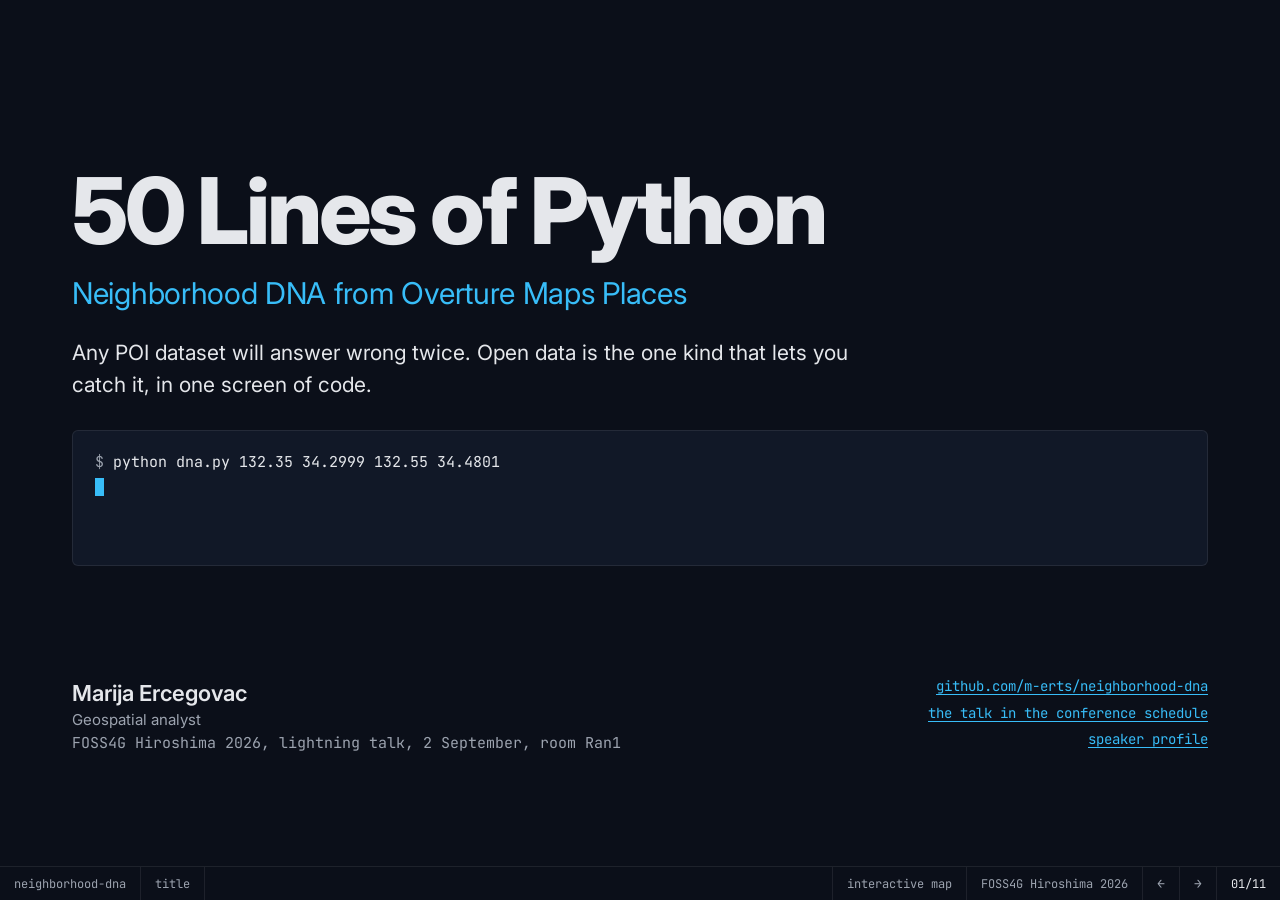
==== docs/index.html @ 9ddcc761 "Add the slides, the interactive map and the figures docs/build.py draws the figures from docs/data a" ====
<!doctype html>
<!-- Built by docs/build.py from docs/slides.template.html. Edit the template, not index.html. -->
<html lang="en">
<head>
<meta charset="utf-8">
<meta name="viewport" content="width=device-width, initial-scale=1">
<title>Neighborhood DNA: 50 Lines of Python</title>
<meta name="description" content="Slides of the FOSS4G Hiroshima 2026 lightning talk. The functional profile of any neighbourhood from Overture Maps Places, in 50 lines of Python.">
<meta name="author" content="Marija Ercegovac">
<meta property="og:title" content="50 Lines of Python: Neighborhood DNA from Overture Maps Places">
<meta property="og:description" content="FOSS4G Hiroshima 2026 lightning talk. DuckDB reads Overture Places on S3; two checks tell you when the numbers lie.">
<meta property="og:type" content="article">
<meta property="og:image" content="https://m-erts.github.io/neighborhood-dna/assets/banner.svg">
<link rel="preconnect" href="https://fonts.googleapis.com">
<link rel="preconnect" href="https://fonts.gstatic.com" crossorigin>
<link rel="stylesheet" href="https://fonts.googleapis.com/css2?family=Inter:wght@400;500;600;700;800&family=JetBrains+Mono:ital,wght@0,400;0,500;0,600;0,700;1,400&display=swap">
<link rel="stylesheet" href="css/tokens.css">
<link rel="stylesheet" href="css/slides.css">
</head>
<body>
<main class="deck">

<section class="slide title" data-label="title">
  <h1>50 Lines of Python</h1>
  <p class="sub">Neighborhood DNA from Overture Maps Places</p>
  <p class="premise">Any POI dataset will answer wrong twice. Open data is the one kind that lets you catch it, in one screen of code.</p>
  <div class="terminal" role="img" aria-label="Terminal: the command that produces the Hiroshima map, and its output"
       data-command="python dna.py 132.35 34.2999 132.55 34.4801 hiroshima"
       data-output="hiroshima.geojson: 252 cells, 13 flagged, Overture 2026-09-23.1
HDBSCAN 0 clusters, 100% noise
{&#x27;meta&#x27;: 74.3, &#x27;AllThePlaces&#x27;: 12.8, &#x27;Foursquare&#x27;: 9.2, &#x27;Microsoft&#x27;: 3.6, &#x27;PinMeTo&#x27;: 0.0, &#x27;DAC&#x27;: 0.0}"><span aria-hidden="true">$ </span><span class="cmd"></span>
<span class="out"></span><span class="cursor" aria-hidden="true"></span></div>
  <div class="byline">
    <div>
      <strong>Marija Ercegovac</strong>
      <span>Geospatial analyst</span>
      <span class="mono">FOSS4G Hiroshima 2026, lightning talk, 2 September, room Ran1</span>
    </div>
    <div class="links">
      <a href="https://github.com/m-erts/neighborhood-dna">github.com/m-erts/neighborhood-dna</a><br>
      <a href="https://talks.osgeo.org/foss4g-2026/talk/ERGRGW/">the talk in the conference schedule</a><br>
      <a href="https://talks.osgeo.org/foss4g-2026/speaker/9SBVXW/">speaker profile</a>
    </div>
  </div>
</section>

<section class="slide" data-label="the task">
  <h2>Where do we intervene first?</h2>
  <div class="body">
    <dl class="steps">
      <div>
        <dt>before</dt>
        <dd>Cross-country research for EU policy institutions, 16 countries. The functional layer meant licensed POI feeds or field surveys.</dd>
      </div>
      <div>
        <dt>the first question of every city</dt>
        <dd>Where do we start a mixed-use programme? Which blocks are so mono-functional that they die after 19:00?</dd>
      </div>
      <div>
        <dt>this talk</dt>
        <dd class="now">The same shortlist from a fully open dataset: minutes on a laptop, 50 lines, reproducible by any municipal analyst.</dd>
      </div>
    </dl>
  </div>
</section>

<section class="slide" data-label="the idea">
  <h2>Neighbourhood DNA, and what it actually is</h2>
  <p class="lede">Take one grid cell. Look at every place inside it. Compute the share by function. That vector is the DNA, and three numbers say how mixed the cell is.</p>
  <div class="body">
    <div class="idea">
      <figure style="margin:0">
        <svg viewBox="0 0 200 180" role="img" aria-label="One hexagonal cell with places inside it">
          <polygon points="100,8 180,50 180,130 100,172 20,130 20,50" fill="none" stroke="#38BDF8" stroke-width="1.5"/>
          <circle cx="103" cy="84" r="4.5" fill="#F43F5E" stroke="#111827" stroke-width="1.5"/><circle cx="49" cy="94" r="4.5" fill="#F43F5E" stroke="#111827" stroke-width="1.5"/><circle cx="95" cy="41" r="4.5" fill="#F43F5E" stroke="#111827" stroke-width="1.5"/><circle cx="149" cy="104" r="4.5" fill="#F43F5E" stroke="#111827" stroke-width="1.5"/><circle cx="105" cy="132" r="4.5" fill="#F43F5E" stroke="#111827" stroke-width="1.5"/><circle cx="62" cy="106" r="4.5" fill="#F43F5E" stroke="#111827" stroke-width="1.5"/><circle cx="40" cy="54" r="4.5" fill="#F43F5E" stroke="#111827" stroke-width="1.5"/><circle cx="66" cy="60" r="4.5" fill="#F43F5E" stroke="#111827" stroke-width="1.5"/><circle cx="151" cy="129" r="4.5" fill="#F43F5E" stroke="#111827" stroke-width="1.5"/><circle cx="132" cy="74" r="4.5" fill="#F43F5E" stroke="#111827" stroke-width="1.5"/><circle cx="130" cy="107" r="4.5" fill="#F43F5E" stroke="#111827" stroke-width="1.5"/><circle cx="60" cy="59" r="4.5" fill="#F43F5E" stroke="#111827" stroke-width="1.5"/><circle cx="115" cy="36" r="4.5" fill="#F59E0B" stroke="#111827" stroke-width="1.5"/><circle cx="126" cy="54" r="4.5" fill="#F59E0B" stroke="#111827" stroke-width="1.5"/><circle cx="158" cy="113" r="4.5" fill="#F59E0B" stroke="#111827" stroke-width="1.5"/><circle cx="134" cy="102" r="4.5" fill="#F59E0B" stroke="#111827" stroke-width="1.5"/><circle cx="111" cy="46" r="4.5" fill="#F59E0B" stroke="#111827" stroke-width="1.5"/><circle cx="75" cy="130" r="4.5" fill="#F59E0B" stroke="#111827" stroke-width="1.5"/><circle cx="54" cy="76" r="4.5" fill="#F59E0B" stroke="#111827" stroke-width="1.5"/><circle cx="51" cy="122" r="4.5" fill="#F59E0B" stroke="#111827" stroke-width="1.5"/><circle cx="96" cy="22" r="4.5" fill="#FCD34D" stroke="#111827" stroke-width="1.5"/><circle cx="101" cy="124" r="4.5" fill="#FCD34D" stroke="#111827" stroke-width="1.5"/><circle cx="128" cy="123" r="4.5" fill="#FCD34D" stroke="#111827" stroke-width="1.5"/><circle cx="48" cy="124" r="4.5" fill="#FCD34D" stroke="#111827" stroke-width="1.5"/><circle cx="100" cy="126" r="4.5" fill="#FCD34D" stroke="#111827" stroke-width="1.5"/><circle cx="110" cy="53" r="4.5" fill="#FCD34D" stroke="#111827" stroke-width="1.5"/><circle cx="155" cy="56" r="4.5" fill="#047857" stroke="#111827" stroke-width="1.5"/><circle cx="80" cy="140" r="4.5" fill="#047857" stroke="#111827" stroke-width="1.5"/><circle cx="131" cy="106" r="4.5" fill="#047857" stroke="#111827" stroke-width="1.5"/><circle cx="147" cy="105" r="4.5" fill="#818CF8" stroke="#111827" stroke-width="1.5"/><circle cx="148" cy="107" r="4.5" fill="#818CF8" stroke="#111827" stroke-width="1.5"/><circle cx="49" cy="112" r="4.5" fill="#6EE7B7" stroke="#111827" stroke-width="1.5"/><circle cx="81" cy="84" r="4.5" fill="#B45309" stroke="#111827" stroke-width="1.5"/><circle cx="104" cy="130" r="4.5" fill="#059669" stroke="#111827" stroke-width="1.5"/><circle cx="111" cy="131" r="4.5" fill="#A7F3D0" stroke="#111827" stroke-width="1.5"/><circle cx="129" cy="89" r="4.5" fill="#34D399" stroke="#111827" stroke-width="1.5"/><circle cx="170" cy="122" r="4.5" fill="#10B981" stroke="#111827" stroke-width="1.5"/>
        </svg>
        <figcaption>one H3 cell, 428 places</figcaption>
      </figure>
      <div>
        <p class="cap">Kamiyacho, Hiroshima, cell 882e69a2bbfffff: share by function</p>
        <div class="dna" role="img" aria-label="food and drink 31%, shopping 20%, services and business 15%, civic 8%, transport 5%, education 4%, lifestyle 4%, sport 4%, arts 3%, heritage 3%, health 2%, lodging 1%, geographic 0%"><span style="flex:0.3084;background:#F43F5E;color:#0B0F19" title="food and drink 31%">31%</span><span style="flex:0.2009;background:#F59E0B;color:#0B0F19" title="shopping 20%">20%</span><span style="flex:0.1542;background:#FCD34D;color:#0B0F19" title="services and business 15%">15%</span><span style="flex:0.0374;background:#B45309;color:#FFFFFF" title="lifestyle 4%"></span><span style="flex:0.0210;background:#10B981;color:#0B0F19" title="health 2%"></span><span style="flex:0.0374;background:#6EE7B7;color:#0B0F19" title="education 4%"></span><span style="flex:0.0794;background:#047857;color:#FFFFFF" title="civic 8%">8%</span><span style="flex:0.0304;background:#34D399;color:#0B0F19" title="heritage 3%"></span><span style="flex:0.0304;background:#A7F3D0;color:#0B0F19" title="arts 3%"></span><span style="flex:0.0374;background:#059669;color:#0B0F19" title="sport 4%"></span><span style="flex:0.0514;background:#818CF8;color:#0B0F19" title="transport 5%"></span><span style="flex:0.0070;background:#C7D2FE;color:#0B0F19" title="lodging 1%"></span><span style="flex:0.0047;background:#64748B;color:#FFFFFF" title="geographic 0%"></span></div>
        <div class="legend"><span><i style="background:#F43F5E"></i>food and drink 31%</span><span><i style="background:#F59E0B"></i>shopping 20%</span><span><i style="background:#FCD34D"></i>services and business 15%</span><span><i style="background:#047857"></i>civic 8%</span><span><i style="background:#818CF8"></i>transport 5%</span><span><i style="background:#6EE7B7"></i>education 4%</span></div>
      </div>
      <dl class="metrics">
        <div><dt>Hill q1</dt><dd>7.76</dd><small>exp(&minus;&Sigma; p ln p): effective functions</small></div>
        <div><dt>Hill q2</dt><dd>5.72</dd><small>1 / &Sigma; p&sup2;: effective dominant ones</small></div>
        <div><dt>top share</dt><dd>0.31</dd><small>max p: how mono-functional</small></div>
      </dl>
    </div>
  </div>
  <p class="takeaway">The same maths ecologists use for species in a habitat, applied to functions in a city block.</p>
</section>

<section class="slide" data-label="what it is for">
  <h2>The blocks where one function owns the street</h2>
  <figure class="figure" data-svg="assets/maps-slide.svg">
    <img src="assets/maps-slide.svg" alt="Hexagon maps of Hiroshima, Belgrade, Amsterdam and London shaded by top category share. Flagged cells: Hiroshima 13 of 252, Belgrade 10 of 216, Amsterdam 39 of 360, London 15 of 586.">
  </figure>
  <p class="takeaway">13 cells in Hiroshima, 10 in Belgrade: short enough to walk. Hexagons compare cities; swap in your own blocks to act on one.</p>
  <p class="source"><a href="demo.html">Open the interactive map</a> &nbsp; made with: make cities</p>
</section>

<section class="slide" data-label="trap 1: the metric">
  <h2>The obvious metric sees nothing</h2>
  <figure class="figure" data-svg="assets/check-cell-size-slide.svg">
    <img src="assets/check-cell-size-slide.svg" alt="Two line charts over six density bins. Category richness: the four cities stay within 1 category of each other. Hill q2: the cities separate by up to 1.98.">
  </figure>
  <p class="takeaway">Counting categories measures how much data you have. Hill numbers measure the city.</p>
  <p class="source">made with: python checks.py 2026-09-23.1 &nbsp; table: <a href="https://github.com/m-erts/neighborhood-dna/blob/main/docs/RESULTS.md">docs/RESULTS.md</a>, section 2</p>
</section>

<section class="slide" data-label="trap 2: the source">
  <h2>One filter changes the ranking</h2>
  <figure class="figure" data-svg="assets/check-sources-slide.svg">
    <img src="assets/check-sources-slide.svg" alt="Share of places from Meta: Belgrade 92.7%, Amsterdam 83.6%, Hiroshima 74.3%, London 60.8%. Median Hill q2 with all sources against Meta only: London moves from 2nd to 1st.">
  </figure>
  <p class="takeaway">Overture blends providers. Belgrade is 93% Meta, London 61%. Nobody reads the sources column.</p>
  <p class="source">made with: python checks.py 2026-09-23.1 &nbsp; table: <a href="https://github.com/m-erts/neighborhood-dna/blob/main/docs/RESULTS.md">docs/RESULTS.md</a>, section 3</p>
</section>

<section class="slide" data-label="the stack">
  <h2>What Overture ships that makes this possible</h2>
  <div class="body">
    <dl class="rows">
      <div><dt>GeoParquet on public S3</dt><dd>The bbox filter runs storage-side: no download, no ETL, no account. A city costs 30 to 42 MiB of the 11 GB.</dd></div>
      <div><dt>taxonomy.hierarchy</dt><dd>A standard hierarchy: 13 branches at level 1 to compare cities, 126 groups at level 2 for detail.</dd></div>
      <div><dt>bbox struct in every row</dt><dd>Predicate pushdown without touching geometry.</dd></div>
      <div><dt>sources column</dt><dd>You can see whose places each city is made of, which is the basis of check 2. With a closed feed you take the blend on trust.</dd></div>
      <div><dt>monthly releases</dt><dd>Each one stays on S3 for 60 days. Archive your extract or nobody can rerun your numbers.</dd></div>
      <div><dt>open licences per source</dt><dd>CDLA-Permissive 2.0, Apache 2.0 and CC0 in these four cities, recorded place by place.</dd></div>
    </dl>
  </div>
  <p class="source">Overture Maps Foundation, <a href="https://docs.overturemaps.org/guides/places/">docs.overturemaps.org</a>. Release 2026-09-23.1 holds 81 million places.</p>
</section>

<section class="slide" data-label="the code">
  <h2>No download. No ETL. One screen.</h2>
  <div class="body">
    <div class="code-wrap">
      <div class="code">
        <header><span>dna.py &nbsp; 50 lines of code</span><button type="button" data-copy>Copy</button></header>
        <pre tabindex="0" aria-label="Source of dna.py"><code><span class="l"><span class="ch">#!/usr/bin/env python3</span></span><span class="l"><span class="c1"># /// script</span></span><span class="l"><span class="c1"># requires-python = "&gt;=3.11"</span></span><span class="l"><span class="c1"># dependencies = ["duckdb==1.5.6", "scikit-learn==1.9.1"]</span></span><span class="l"><span class="c1"># ///</span></span><span class="l"><span class="sd">"""Neighborhood DNA from Overture Maps Places. FOSS4G Hiroshima 2026.</span></span><span class="l"></span><span class="l"><span class="sd">    python dna.py WEST SOUTH EAST NORTH NAME [RELEASE | extract.parquet]</span></span><span class="l"><span class="sd">    python dna.py 132.35 34.30 132.55 34.48 hiroshima</span></span><span class="l"></span><span class="l"><span class="sd">Writes NAME.geojson: one H3 cell per feature with its category shares (the</span></span><span class="l"><span class="sd">DNA), Hill numbers, TF-IDF signature and HDBSCAN label. Nothing is downloaded:</span></span><span class="l"><span class="sd">DuckDB reads the parquet on S3 and pushes the bbox filter down to storage.</span></span><span class="l"><span class="sd">"""</span></span><span class="l"><span class="kn">import</span><span class="w"> </span><span class="nn">json</span></span><span class="l"><span class="kn">import</span><span class="w"> </span><span class="nn">sys</span></span><span class="l"></span><span class="l"><span class="kn">import</span><span class="w"> </span><span class="nn">duckdb</span></span><span class="l"><span class="kn">from</span><span class="w"> </span><span class="nn">sklearn.cluster</span><span class="w"> </span><span class="kn">import</span> <span class="n">HDBSCAN</span></span><span class="l"></span><span class="l"><span class="n">S3</span> <span class="o">=</span> <span class="s2">"s3://overturemaps-us-west-2/release"</span></span><span class="l"><span class="c1"># H3_RES 8: hexagons of 0.6-0.8 km2, the area drifts with location (CAVEATS 4).</span></span><span class="l"><span class="c1"># LEVEL 1: the 13 top branches of the taxonomy; 2 gives ~125 groups.</span></span><span class="l"><span class="c1"># MIN_POI 10: below that the diversity metrics are sampling noise.</span></span><span class="l"><span class="n">H3_RES</span><span class="p">,</span> <span class="n">LEVEL</span><span class="p">,</span> <span class="n">MIN_POI</span> <span class="o">=</span> <span class="mi">8</span><span class="p">,</span> <span class="mi">1</span><span class="p">,</span> <span class="mi">10</span></span><span class="l"></span><span class="l"><span class="n">west</span><span class="p">,</span> <span class="n">south</span><span class="p">,</span> <span class="n">east</span><span class="p">,</span> <span class="n">north</span><span class="p">,</span> <span class="n">name</span> <span class="o">=</span> <span class="o">*</span><span class="nb">map</span><span class="p">(</span><span class="nb">float</span><span class="p">,</span> <span class="n">sys</span><span class="o">.</span><span class="n">argv</span><span class="p">[</span><span class="mi">1</span><span class="p">:</span><span class="mi">5</span><span class="p">]),</span> <span class="n">sys</span><span class="o">.</span><span class="n">argv</span><span class="p">[</span><span class="mi">5</span><span class="p">]</span></span><span class="l"><span class="k">if</span> <span class="ow">not</span> <span class="p">(</span><span class="o">-</span><span class="mi">180</span> <span class="o">&lt;=</span> <span class="n">west</span> <span class="o">&lt;</span> <span class="n">east</span> <span class="o">&lt;=</span> <span class="mi">180</span> <span class="ow">and</span> <span class="o">-</span><span class="mi">90</span> <span class="o">&lt;=</span> <span class="n">south</span> <span class="o">&lt;</span> <span class="n">north</span> <span class="o">&lt;=</span> <span class="mi">90</span><span class="p">):</span></span><span class="l">    <span class="n">sys</span><span class="o">.</span><span class="n">exit</span><span class="p">(</span><span class="s2">"bbox order is WEST SOUTH EAST NORTH (lon lat lon lat)"</span><span class="p">)</span></span><span class="l"></span><span class="l"><span class="n">duckdb</span><span class="o">.</span><span class="n">sql</span><span class="p">(</span><span class="s2">"<span class="q">INSTALL</span> httpfs; <span class="q">LOAD</span> httpfs; <span class="q">INSTALL</span> spatial; <span class="q">LOAD</span> spatial; <span class="q">SET</span> http_retries = 6;"</span></span><span class="l">           <span class="s2">"<span class="q">INSTALL</span> h3 <span class="q">FROM</span> community; <span class="q">LOAD</span> h3; <span class="q">SET</span> s3_region = 'us-west-2';"</span><span class="p">)</span></span><span class="l"><span class="n">source</span> <span class="o">=</span> <span class="n">sys</span><span class="o">.</span><span class="n">argv</span><span class="p">[</span><span class="mi">6</span><span class="p">]</span> <span class="k">if</span> <span class="nb">len</span><span class="p">(</span><span class="n">sys</span><span class="o">.</span><span class="n">argv</span><span class="p">)</span> <span class="o">&gt;</span> <span class="mi">6</span> <span class="k">else</span> <span class="nb">max</span><span class="p">(</span>  <span class="c1"># default: the newest release on S3</span></span><span class="l">    <span class="n">path</span><span class="o">.</span><span class="n">split</span><span class="p">(</span><span class="s2">"/"</span><span class="p">)[</span><span class="mi">4</span><span class="p">]</span> <span class="k">for</span> <span class="n">path</span><span class="p">,</span> <span class="ow">in</span> <span class="n">duckdb</span><span class="o">.</span><span class="n">sql</span><span class="p">(</span><span class="sa">f</span><span class="s2">"<span class="q">FROM</span> glob('</span><span class="si">{</span><span class="n">S3</span><span class="si">}</span><span class="s2">/*/theme=places/*/*')"</span><span class="p">)</span><span class="o">.</span><span class="n">fetchall</span><span class="p">())</span></span><span class="l"><span class="n">files</span> <span class="o">=</span> <span class="n">source</span> <span class="k">if</span> <span class="n">source</span><span class="o">.</span><span class="n">endswith</span><span class="p">(</span><span class="s2">".parquet"</span><span class="p">)</span> <span class="k">else</span> <span class="sa">f</span><span class="s2">"</span><span class="si">{</span><span class="n">S3</span><span class="si">}</span><span class="s2">/</span><span class="si">{</span><span class="n">source</span><span class="si">}</span><span class="s2">/theme=places/type=place/*"</span></span><span class="l"><span class="n">duckdb</span><span class="o">.</span><span class="n">sql</span><span class="p">(</span><span class="sa">f</span><span class="s2">"""<span class="q">CREATE TABLE</span> places <span class="q">AS</span></span></span><span class="l"><span class="s2"><span class="q">SELECT</span> h3_latlng_to_cell(bbox.ymin, bbox.xmin, </span><span class="si">{</span><span class="n">H3_RES</span><span class="si">}</span><span class="s2">) <span class="q">AS</span> cell, sources[1].dataset <span class="q">AS</span> provider,</span></span><span class="l"><span class="s2">       taxonomy.hierarchy[least(</span><span class="si">{</span><span class="n">LEVEL</span><span class="si">}</span><span class="s2">, len(taxonomy.hierarchy))] <span class="q">AS</span> category</span></span><span class="l"><span class="s2"><span class="q">FROM</span> read_parquet('</span><span class="si">{</span><span class="n">files</span><span class="si">}</span><span class="s2">') <span class="q">WHERE</span> len(taxonomy.hierarchy) &gt; 0</span></span><span class="l"><span class="s2"> <span class="q">AND</span> bbox.xmin <span class="q">BETWEEN</span> </span><span class="si">{</span><span class="n">west</span><span class="si">}</span><span class="s2"> <span class="q">AND</span> </span><span class="si">{</span><span class="n">east</span><span class="si">}</span><span class="s2"> <span class="q">AND</span> bbox.ymin <span class="q">BETWEEN</span> </span><span class="si">{</span><span class="n">south</span><span class="si">}</span><span class="s2"> <span class="q">AND</span> </span><span class="si">{</span><span class="n">north</span><span class="si">}</span><span class="s2">"""</span><span class="p">)</span></span><span class="l"></span><span class="l"><span class="n">cells</span> <span class="o">=</span> <span class="n">duckdb</span><span class="o">.</span><span class="n">sql</span><span class="p">(</span><span class="sa">f</span><span class="s2">"""<span class="q">WITH</span> shares <span class="q">AS</span> (</span></span><span class="l"><span class="s2">    <span class="q">SELECT</span> cell, category, n / sum(n) <span class="q">OVER</span> c <span class="q">AS</span> p, sum(n) <span class="q">OVER</span> c <span class="q">AS</span> poi</span></span><span class="l"><span class="s2">    <span class="q">FROM</span> (<span class="q">SELECT</span> cell, category, count(*)::DOUBLE <span class="q">AS</span> n <span class="q">FROM</span> places <span class="q">GROUP BY</span> <span class="q">ALL</span>)</span></span><span class="l"><span class="s2">    <span class="q">WINDOW</span> c <span class="q">AS</span> (<span class="q">PARTITION BY</span> cell) <span class="q">QUALIFY</span> poi &gt;= </span><span class="si">{</span><span class="n">MIN_POI</span><span class="si">}</span></span><span class="l"><span class="s2">), weighted <span class="q">AS</span> (  -- TF-IDF: share in the cell x smoothed inverse cell frequency</span></span><span class="l"><span class="s2">    <span class="q">SELECT</span> *, p * (1 + ln((1 + count(<span class="q">DISTINCT</span> cell) <span class="q">OVER</span> ()) / (1 + count(*) <span class="q">OVER</span> k))) <span class="q">AS</span> w</span></span><span class="l"><span class="s2">    <span class="q">FROM</span> shares <span class="q">WINDOW</span> k <span class="q">AS</span> (<span class="q">PARTITION BY</span> category))</span></span><span class="l"><span class="s2"><span class="q">SELECT</span> ST_AsGeoJSON(ST_GeomFromText(h3_cell_to_boundary_wkt(cell))) <span class="q">AS</span> geometry,</span></span><span class="l"><span class="s2">       h3_h3_to_string(cell) <span class="q">AS</span> h3, any_value(poi)::INT <span class="q">AS</span> poi, count(*) <span class="q">AS</span> richness,</span></span><span class="l"><span class="s2">       round(exp(-sum(p * ln(p))), 3) <span class="q">AS</span> hill_q1, round(1 / sum(p * p), 3) <span class="q">AS</span> hill_q2,</span></span><span class="l"><span class="s2">       round(max(p), 3) <span class="q">AS</span> top_share, max(p) &gt;= 0.5 <span class="q">AS</span> flagged,</span></span><span class="l"><span class="s2">       first(category <span class="q">ORDER BY</span> p <span class="q">DESC</span>, category) <span class="q">AS</span> dominant,  -- ties: alphabetical</span></span><span class="l"><span class="s2">       map_from_entries(list((category, round(p, 3)) <span class="q">ORDER BY</span> p <span class="q">DESC</span>, category)) <span class="q">AS</span> dna,</span></span><span class="l"><span class="s2">       map_from_entries(list((category, round(w, 3)) <span class="q">ORDER BY</span> w <span class="q">DESC</span>, category)) <span class="q">AS</span> tfidf</span></span><span class="l"><span class="s2"><span class="q">FROM</span> weighted <span class="q">GROUP BY</span> cell <span class="q">ORDER BY</span> h3"""</span><span class="p">)</span></span><span class="l"><span class="n">cells</span> <span class="o">=</span> <span class="p">[</span><span class="nb">dict</span><span class="p">(</span><span class="nb">zip</span><span class="p">(</span><span class="n">cells</span><span class="o">.</span><span class="n">columns</span><span class="p">,</span> <span class="n">row</span><span class="p">))</span> <span class="k">for</span> <span class="n">row</span> <span class="ow">in</span> <span class="n">cells</span><span class="o">.</span><span class="n">fetchall</span><span class="p">()]</span></span><span class="l"><span class="k">if</span> <span class="nb">len</span><span class="p">(</span><span class="n">cells</span><span class="p">)</span> <span class="o">&lt;</span> <span class="mi">10</span><span class="p">:</span></span><span class="l">    <span class="n">sys</span><span class="o">.</span><span class="n">exit</span><span class="p">(</span><span class="sa">f</span><span class="s2">"only </span><span class="si">{</span><span class="nb">len</span><span class="p">(</span><span class="n">cells</span><span class="p">)</span><span class="si">}</span><span class="s2"> cells hold </span><span class="si">{</span><span class="n">MIN_POI</span><span class="si">}</span><span class="s2">+ categorised places: widen the bbox"</span><span class="p">)</span></span><span class="l"><span class="n">categories</span> <span class="o">=</span> <span class="nb">sorted</span><span class="p">({</span><span class="n">category</span> <span class="k">for</span> <span class="n">cell</span> <span class="ow">in</span> <span class="n">cells</span> <span class="k">for</span> <span class="n">category</span> <span class="ow">in</span> <span class="n">cell</span><span class="p">[</span><span class="s2">"dna"</span><span class="p">]})</span></span><span class="l"><span class="n">labels</span> <span class="o">=</span> <span class="n">HDBSCAN</span><span class="p">(</span><span class="n">min_cluster_size</span><span class="o">=</span><span class="mi">10</span><span class="p">,</span> <span class="n">copy</span><span class="o">=</span><span class="kc">True</span><span class="p">)</span><span class="o">.</span><span class="n">fit_predict</span><span class="p">(</span></span><span class="l">    <span class="p">[[</span><span class="n">cell</span><span class="p">[</span><span class="s2">"tfidf"</span><span class="p">]</span><span class="o">.</span><span class="n">get</span><span class="p">(</span><span class="n">category</span><span class="p">,</span> <span class="mi">0</span><span class="p">)</span> <span class="k">for</span> <span class="n">category</span> <span class="ow">in</span> <span class="n">categories</span><span class="p">]</span> <span class="k">for</span> <span class="n">cell</span> <span class="ow">in</span> <span class="n">cells</span><span class="p">])</span></span><span class="l"><span class="n">blend</span> <span class="o">=</span> <span class="nb">dict</span><span class="p">(</span><span class="n">duckdb</span><span class="o">.</span><span class="n">sql</span><span class="p">(</span><span class="s2">"""<span class="q">SELECT</span> provider, round(100 * count(*) / sum(count(*)) <span class="q">OVER</span> (), 1)</span></span><span class="l"><span class="s2">                           <span class="q">FROM</span> places <span class="q">GROUP BY</span> 1 <span class="q">ORDER BY</span> 2 <span class="q">DESC</span>"""</span><span class="p">)</span><span class="o">.</span><span class="n">fetchall</span><span class="p">())</span></span><span class="l"><span class="n">meta</span> <span class="o">=</span> <span class="nb">dict</span><span class="p">(</span><span class="n">source</span><span class="o">=</span><span class="n">source</span><span class="p">,</span> <span class="n">bbox</span><span class="o">=</span><span class="p">[</span><span class="n">west</span><span class="p">,</span> <span class="n">south</span><span class="p">,</span> <span class="n">east</span><span class="p">,</span> <span class="n">north</span><span class="p">],</span> <span class="n">h3_res</span><span class="o">=</span><span class="n">H3_RES</span><span class="p">,</span></span><span class="l">            <span class="n">taxonomy_level</span><span class="o">=</span><span class="n">LEVEL</span><span class="p">,</span> <span class="n">min_poi</span><span class="o">=</span><span class="n">MIN_POI</span><span class="p">,</span> <span class="n">providers_pct</span><span class="o">=</span><span class="n">blend</span><span class="p">)</span></span><span class="l"><span class="n">features</span> <span class="o">=</span> <span class="p">[</span><span class="nb">dict</span><span class="p">(</span><span class="nb">type</span><span class="o">=</span><span class="s2">"Feature"</span><span class="p">,</span> <span class="n">geometry</span><span class="o">=</span><span class="n">json</span><span class="o">.</span><span class="n">loads</span><span class="p">(</span><span class="n">cell</span><span class="o">.</span><span class="n">pop</span><span class="p">(</span><span class="s2">"geometry"</span><span class="p">)),</span></span><span class="l">                 <span class="n">properties</span><span class="o">=</span><span class="nb">dict</span><span class="p">(</span><span class="n">cell</span><span class="p">,</span> <span class="n">cluster</span><span class="o">=</span><span class="nb">int</span><span class="p">(</span><span class="n">label</span><span class="p">)))</span> <span class="k">for</span> <span class="n">cell</span><span class="p">,</span> <span class="n">label</span> <span class="ow">in</span> <span class="nb">zip</span><span class="p">(</span><span class="n">cells</span><span class="p">,</span> <span class="n">labels</span><span class="p">)]</span></span><span class="l"><span class="k">with</span> <span class="nb">open</span><span class="p">(</span><span class="sa">f</span><span class="s2">"</span><span class="si">{</span><span class="n">name</span><span class="si">}</span><span class="s2">.geojson"</span><span class="p">,</span> <span class="s2">"w"</span><span class="p">)</span> <span class="k">as</span> <span class="n">out</span><span class="p">:</span></span><span class="l">    <span class="n">json</span><span class="o">.</span><span class="n">dump</span><span class="p">(</span><span class="nb">dict</span><span class="p">(</span><span class="nb">type</span><span class="o">=</span><span class="s2">"FeatureCollection"</span><span class="p">,</span> <span class="n">metadata</span><span class="o">=</span><span class="n">meta</span><span class="p">,</span> <span class="n">features</span><span class="o">=</span><span class="n">features</span><span class="p">),</span> <span class="n">out</span><span class="p">)</span></span><span class="l"><span class="nb">print</span><span class="p">(</span><span class="sa">f</span><span class="s2">"</span><span class="si">{</span><span class="n">name</span><span class="si">}</span><span class="s2">.geojson: </span><span class="si">{</span><span class="nb">len</span><span class="p">(</span><span class="n">cells</span><span class="p">)</span><span class="si">}</span><span class="s2"> cells, </span><span class="si">{</span><span class="nb">sum</span><span class="p">(</span><span class="n">c</span><span class="p">[</span><span class="s1">'flagged'</span><span class="p">]</span><span class="w"> </span><span class="k">for</span><span class="w"> </span><span class="n">c</span><span class="w"> </span><span class="ow">in</span><span class="w"> </span><span class="n">cells</span><span class="p">)</span><span class="si">}</span><span class="s2"> flagged, Overture "</span></span><span class="l">      <span class="sa">f</span><span class="s2">"</span><span class="si">{</span><span class="n">source</span><span class="si">}</span><span class="se">\n</span><span class="s2">HDBSCAN </span><span class="si">{</span><span class="n">labels</span><span class="o">.</span><span class="n">max</span><span class="p">()</span><span class="w"> </span><span class="o">+</span><span class="w"> </span><span class="mi">1</span><span class="si">}</span><span class="s2"> clusters, </span><span class="si">{</span><span class="p">(</span><span class="n">labels</span><span class="w"> </span><span class="o">&lt;</span><span class="w"> </span><span class="mi">0</span><span class="p">)</span><span class="o">.</span><span class="n">mean</span><span class="p">()</span><span class="si">:</span><span class="s2">.0%</span><span class="si">}</span><span class="s2"> noise</span><span class="se">\n</span><span class="si">{</span><span class="n">blend</span><span class="si">}</span><span class="s2">"</span><span class="p">)</span></span></code></pre>
      </div>
      <ol class="outline" aria-label="Steps of the pipeline">
        <li><button type="button" data-lines="21-25" aria-pressed="false">Parameters<small>lines 21 to 25</small></button></li>
        <li><button type="button" data-lines="27-29" aria-pressed="false">Read the bbox<small>lines 27 to 29</small></button></li>
        <li><button type="button" data-lines="31-35" aria-pressed="false">Attach to S3, pick a release<small>lines 31 to 35</small></button></li>
        <li><button type="button" data-lines="36-40" aria-pressed="false">Scan the places in the bbox<small>lines 36 to 40</small></button></li>
        <li><button type="button" data-lines="42-56" aria-pressed="false">DNA, TF-IDF, Hill numbers: SQL<small>lines 42 to 56</small></button></li>
        <li><button type="button" data-lines="57-62" aria-pressed="false">HDBSCAN on the signatures<small>lines 57 to 62</small></button></li>
        <li><button type="button" data-lines="63-64" aria-pressed="false">Provider blend<small>lines 63 to 64</small></button></li>
        <li><button type="button" data-lines="65-72" aria-pressed="false">Write the GeoJSON<small>lines 65 to 72</small></button></li>
      </ol>
    </div>
  </div>
  <p class="source">DuckDB reads Overture straight off S3 and the bbox filter runs at the storage side. CI fails if the script grows past 50 lines.</p>
</section>

<section class="slide" data-label="who uses this">
  <h2>Planners were just the example</h2>
  <div class="body">
    <dl class="rows plain tight">
      <div><dt>Urban planning</dt><dd>Where to start a mixed-use programme</dd></div>
      <div><dt>Transport</dt><dd>Where car dependency is built into the block</dd></div>
      <div><dt>Retail siting</dt><dd>Which function is missing from a busy cell</dd></div>
      <div><dt>Public health</dt><dd>Food deserts: homes with no grocery in reach</dd></div>
      <div><dt>Tourism policy</dt><dd>Where lodging pushes out everyday functions</dd></div>
      <div><dt>Humanitarian work</dt><dd>Cities that have no other source at all</dd></div>
      <div><dt>Data quality</dt><dd>The check that caught trap 2 measures bias in the open data itself</dd></div>
    </dl>
  </div>
  <p class="takeaway">One number, top share, answers a different question in every one of these rooms.</p>
</section>

<section class="slide" data-label="take it">
  <h2>Two checks before you trust a POI metric</h2>
  <div class="body">
    <div class="checks">
      <div><b><span>1</span>Control for cell size</b><p>Or you measure your data, not your city.</p></div>
      <div><b><span>2</span>Check the sources column</b><p>Or you compare providers, not places.</p></div>
    </div>
    <div class="take">
      <img src="assets/qr.svg" alt="QR code leading to github.com/m-erts/neighborhood-dna">
      <div>
        <a class="url" href="https://github.com/m-erts/neighborhood-dna">github.com/m-erts/neighborhood-dna</a>
        <p>Code, data and the full list of caveats. Both checks are possible because the data is open.</p>
        <p class="mono">Code MIT, slides CC BY 4.0. The categories field left the Overture schema in release 2026-09-23.0: write against taxonomy.</p>
      </div>
    </div>
  </div>
</section>

<section class="slide" data-label="after Hiroshima">
  <h2>What I got wrong, found while packaging</h2>
  <div class="body">
    <dl class="rows tight">
      <div><dt>the pinned release</dt><dd>On stage: a pinned release reproduces in December. It did not survive September, because Overture keeps a release for 60 days. <small>dna.py now takes the newest release, or your own archived extract.</small></dd></div>
      <div><dt>equal-area cells</dt><dd>H3 cells are not equal-area. At resolution 8 they average 0.58 km&sup2; in Hiroshima and 0.78 km&sup2; in Belgrade.</dd></div>
      <div><dt>the shortlist</dt><dd>It moves between releases. Hiroshima: 16 flagged cells in 2026-08-19.0, 13 in 2026-09-23.1, 13 in both.</dd></div>
      <div><dt>the dominant function</dt><dd>37 Hiroshima cells have two functions tied for first place and arg_max picked one at random. <small>Ties now break alphabetically, so two runs give the same file.</small></dd></div>
      <div><dt>the typology</dt><dd>The abstract promised clusters. HDBSCAN returns 0 clusters and 100% noise in all four cities: function mix is a continuum.</dd></div>
    </dl>
  </div>
  <p class="source">Numbers on these slides are recomputed on release 2026-09-23.1. The stage version used 2026-07-22.0: <a href="slides-as-delivered.pdf">slides as delivered (PDF)</a>.</p>
</section>

</main>

<nav class="status" aria-label="Slide navigation">
  <a href="https://github.com/m-erts/neighborhood-dna">neighborhood-dna</a>
  <span data-status aria-live="polite"></span>
  <span class="grow"></span>
  <a class="wide" href="demo.html">interactive map</a>
  <span class="wide">FOSS4G Hiroshima 2026</span>
  <button type="button" data-prev aria-label="Previous slide">&larr;</button>
  <button type="button" data-next aria-label="Next slide">&rarr;</button>
  <span class="count" data-count></span>
</nav>
<div class="tip" role="tooltip" hidden></div>
<script src="js/slides.js"></script>
</body>
</html>
---- docs/css/tokens.css ----
/* Spatial Terminal. Every value here comes from DESIGN.md in the repository root. */
:root {
  --canvas: #0B0F19;
  --surface: #111827;
  --border: rgba(255, 255, 255, 0.08);
  --accent: #38BDF8;

  --text: #E5E7EB;
  --text-2: #9CA3AF;
  --text-3: #7B8494;

  /* semantic DNA clusters */
  --food: #F43F5E;
  --retail: #F59E0B;
  --civic: #10B981;
  --transit: #818CF8;
  --other: #64748B;

  --sans: Inter, -apple-system, "Segoe UI", Helvetica, Arial, sans-serif;
  --mono: "JetBrains Mono", "Geist Mono", ui-monospace, SFMono-Regular, Menlo, Consolas, monospace;
}

*, *::before, *::after { box-sizing: border-box; }

html { background: var(--canvas); color-scheme: dark; }

body {
  margin: 0;
  background: var(--canvas);
  color: var(--text);
  font-family: var(--sans);
  -webkit-font-smoothing: antialiased;
  text-rendering: optimizeLegibility;
}

a { color: var(--accent); text-underline-offset: 0.2em; }
a:hover { text-decoration-thickness: 2px; }

:focus-visible { outline: 2px solid var(--accent); outline-offset: 3px; border-radius: 2px; }

code, kbd, pre, .mono { font-family: var(--mono); font-variant-ligatures: none; }

button {
  font: 500 13px/1 var(--mono);
  color: var(--text);
  background: var(--surface);
  border: 1px solid var(--border);
  border-radius: 4px;
  padding: 8px 12px;
  cursor: pointer;
}
button:hover { border-color: var(--accent); }
button[aria-pressed="true"] { border-color: var(--accent); color: var(--accent); }

.tip {
  position: fixed;
  z-index: 50;
  pointer-events: none;
  max-width: 320px;
  padding: 8px 10px;
  font: 13px/1.45 var(--mono);
  color: var(--text);
  background: var(--surface);
  border: 1px solid rgba(255, 255, 255, 0.16);
  border-radius: 4px;
  white-space: pre-line;
}
.tip[hidden] { display: none; }

@media (prefers-reduced-motion: reduce) {
  *, *::before, *::after { animation: none !important; transition: none !important; scroll-behavior: auto !important; }
}
---- docs/css/slides.css ----
/* Slides. A slide is designed at 1280 x 720 and scaled to the window; on a narrow
   screen and in print the deck turns into a plain scrolling document. */
html, body { height: 100%; }
body { overflow: hidden; }

.deck { position: fixed; inset: 0; }

.slide {
  position: absolute;
  left: 50%;
  top: 50%;
  width: 1280px;
  height: 720px;
  margin: -360px 0 0 -640px;
  padding: 52px 72px 40px;
  display: none;
  flex-direction: column;
  transform: scale(var(--fit, 1));
  transform-origin: center;
}
.slide.is-current { display: flex; }

h1, h2 { margin: 0; font-weight: 700; letter-spacing: -0.022em; text-wrap: balance; }
h1 { font-size: 92px; line-height: 1; font-weight: 800; letter-spacing: -0.035em; }
h2 { font-size: 46px; line-height: 1.1; }
p { margin: 0; }

.lede { margin-top: 14px; max-width: 62ch; font-size: 21px; line-height: 1.45; color: var(--text-2); }
.body { margin-top: 28px; flex: 1; min-height: 0; display: flex; flex-direction: column; }
.takeaway {
  margin-top: 20px;
  padding-top: 16px;
  border-top: 1px solid var(--border);
  font-size: 21px;
  line-height: 1.4;
  max-width: 70ch;
}
.source { margin-top: 8px; font: 13px/1.5 var(--mono); color: var(--text-3); }
.source a { color: var(--text-2); }

/* status line, the way a terminal multiplexer shows it */
.status {
  position: fixed;
  left: 0; right: 0; bottom: 0;
  z-index: 10;
  display: flex;
  align-items: center;
  gap: 0;
  height: 34px;
  font: 12px/1 var(--mono);
  color: var(--text-2);
  background: var(--canvas);
  border-top: 1px solid var(--border);
}
.status > * { padding: 0 14px; height: 100%; display: flex; align-items: center; border-right: 1px solid var(--border); }
.status .grow { flex: 1; }
.status a { color: var(--text-2); text-decoration: none; }
.status a:hover { color: var(--accent); }
.status button { border: 0; border-right: 1px solid var(--border); border-radius: 0; background: none; color: var(--text-2); }
.status button:hover { color: var(--accent); }
.status .count { color: var(--text); border-right: 0; }

/* 01 title */
.title h1 { margin-top: 40px; }
.title .sub { margin-top: 18px; font-size: 30px; color: var(--accent); letter-spacing: -0.01em; }
.title .premise { margin-top: 26px; font-size: 21px; line-height: 1.5; max-width: 60ch; }
.terminal {
  margin-top: 30px;
  padding: 18px 22px;
  min-height: 136px;
  font: 15px/1.75 var(--mono);
  color: var(--text-2);
  background: var(--surface);
  border: 1px solid var(--border);
  border-radius: 6px;
  white-space: pre-wrap;
  overflow-wrap: anywhere;
}
.terminal .cmd { color: var(--text); }
.terminal .cursor { display: inline-block; width: 9px; height: 18px; vertical-align: -3px; background: var(--accent); animation: blink 1.1s steps(1) infinite; }
@keyframes blink { 50% { opacity: 0; } }
.byline { margin-top: auto; display: flex; justify-content: space-between; align-items: flex-end; gap: 32px; }
.byline strong { display: block; font-size: 22px; font-weight: 600; }
.byline span { display: block; margin-top: 4px; font-size: 15px; color: var(--text-2); }
.byline .links { font: 14px/1.9 var(--mono); text-align: right; }

/* 02 task */
.steps { display: grid; gap: 30px; max-width: 900px; }
.steps dt { font: 500 14px/1 var(--mono); color: var(--text-3); }
.steps dd { margin: 10px 0 0; font-size: 25px; line-height: 1.38; }
.steps dd.now { color: var(--accent); }

/* 03 idea */
.idea { display: grid; grid-template-columns: 200px 1fr 300px; gap: 40px; align-items: center; padding: 30px 34px; background: var(--surface); border: 1px solid var(--border); border-radius: 6px; }
.idea figcaption, .idea .cap { font: 13px/1.4 var(--mono); color: var(--text-2); }
.idea svg { display: block; width: 100%; height: auto; }
.dna { display: flex; height: 44px; gap: 2px; margin: 12px 0 14px; }
.dna span { min-width: 2px; display: flex; align-items: center; padding-left: 8px; font: 500 13px/1 var(--mono); overflow: hidden; white-space: nowrap; }
.legend { display: flex; flex-wrap: wrap; gap: 6px 18px; font: 13px/1.4 var(--mono); color: var(--text-2); }
.legend i { display: inline-block; width: 10px; height: 10px; margin-right: 7px; border-radius: 2px; }
.metrics { display: grid; gap: 16px; margin: 0; }
.metrics div { display: grid; grid-template-columns: 1fr auto; align-items: baseline; gap: 4px 16px; }
.metrics dt { font: 15px/1.2 var(--mono); color: var(--text); }
.metrics dd { margin: 0; font: 700 30px/1 var(--mono); color: var(--accent); }
.metrics small { grid-column: 1 / -1; font: 12.5px/1.3 var(--mono); color: var(--text-3); }

/* figures */
.figure { margin: 22px 0 0; flex: 1; min-height: 0; display: flex; align-items: center; justify-content: center; }
.figure svg, .figure img { display: block; max-width: 100%; max-height: 100%; width: auto; height: auto; }
.figure svg [data-tip] { cursor: crosshair; }

/* 07 stack, 09 uses, 11 errata: rows, not cards */
.rows { display: grid; margin: 0; border-top: 1px solid var(--border); }
.rows > div { display: grid; grid-template-columns: 330px 1fr; gap: 28px; padding: 13px 0; border-bottom: 1px solid var(--border); align-items: baseline; }
.rows dt { font: 600 17px/1.3 var(--mono); color: var(--accent); }
.rows dd { margin: 0; font-size: 18.5px; line-height: 1.42; color: var(--text); }
.rows dd small { display: block; margin-top: 3px; font-size: 14.5px; color: var(--text-2); }
.rows.plain dt { font: 600 19px/1.3 var(--sans); color: var(--text); }
.rows.tight > div { grid-template-columns: 250px 1fr; padding: 10px 0; }
.rows.tight dd { font-size: 17px; }

/* 08 code */
.code-wrap { display: grid; grid-template-columns: minmax(0, 1fr) 264px; gap: 24px; flex: 1; min-height: 0; }
.code {
  position: relative;
  min-height: 0;
  display: flex;
  flex-direction: column;
  background: var(--surface);
  border: 1px solid var(--border);
  border-radius: 6px;
}
.code header { display: flex; align-items: center; justify-content: space-between; padding: 0 8px 0 18px; height: 40px; border-bottom: 1px solid var(--border); font: 13px/1 var(--mono); color: var(--text-2); }
.code header button { padding: 6px 10px; font-size: 12px; }
.code pre { margin: 0; padding: 12px 0; overflow: auto; flex: 1; font: 13px/1.6 var(--mono); counter-reset: line; tab-size: 4; scrollbar-color: #374151 transparent; }
.code .l { display: block; padding: 0 18px 0 0; white-space: pre; }
.code .l::before { counter-increment: line; content: counter(line); display: inline-block; width: 44px; margin-right: 16px; text-align: right; color: #4B5563; user-select: none; }
.code .l.on { background: rgba(56, 189, 248, 0.09); box-shadow: inset 2px 0 0 var(--accent); }
/* semantic tokens */
.code .k, .code .kn, .code .ow, .code .kc { color: var(--accent); }
.code .s, .code .s1, .code .s2, .code .sa, .code .sd, .code .se { color: #A7F3D0; }
.code .sd { color: var(--text-3); }
.code .si, .code .sx { color: var(--retail); }
.code .q { color: #C7D2FE; font-weight: 500; }
.code .c1, .code .ch, .code .c { color: var(--text-3); font-style: italic; }
.code .mi, .code .mf { color: var(--retail); }
.code .nb, .code .nf { color: #C7D2FE; }
.code .o, .code .p { color: var(--text-2); }
.outline { margin: 0; padding: 0; list-style: none; display: grid; gap: 5px; align-content: start; }
.outline button { width: 100%; text-align: left; padding: 8px 12px; display: grid; gap: 4px; font: 500 13.5px/1.25 var(--sans); background: none; }
.outline button small { font: 12px/1 var(--mono); color: var(--text-3); }
.outline button[aria-pressed="true"] { background: var(--surface); }

/* 10 take it */
.checks { display: grid; grid-template-columns: 1fr 1fr; gap: 0; border: 1px solid var(--border); border-radius: 6px; }
.checks > div { padding: 22px 26px; }
.checks > div + div { border-left: 1px solid var(--border); }
.checks b { display: block; font-size: 25px; font-weight: 600; }
.checks b span { font-family: var(--mono); color: var(--accent); margin-right: 14px; }
.checks p { margin-top: 8px; font-size: 18px; color: var(--text-2); }
.take { margin-top: 26px; display: grid; grid-template-columns: 190px 1fr; gap: 34px; align-items: center; }
.take img { display: block; width: 190px; height: 190px; border-radius: 4px; background: #fff; }
.take .url { font: 600 27px/1.2 var(--mono); color: var(--accent); text-decoration: none; }
.take p { margin-top: 10px; font-size: 17px; line-height: 1.5; color: var(--text-2); }
.take p.mono { font-size: 13.5px; color: var(--text-3); }

/* narrow screens and print: a scrolling document */
@media (max-width: 820px), print {
  html, body { height: auto; }
  body { overflow: auto; }
  .deck { position: static; }
  .slide {
    position: static;
    display: flex;
    width: auto;
    height: auto;
    min-height: 0;
    margin: 0;
    padding: 40px 16px 36px;
    transform: none;
    border-bottom: 1px solid var(--border);
  }
  h1 { font-size: 46px; }
  h2 { font-size: 29px; }
  .title h1 { margin-top: 8px; }
  .title .sub { font-size: 21px; }
  .lede, .takeaway, .title .premise { font-size: 17px; }
  .terminal { font-size: 12.5px; padding: 14px; }
  .byline { margin-top: 28px; flex-direction: column; align-items: flex-start; }
  .byline .links { text-align: left; }
  .steps dd { font-size: 19px; }
  .idea { grid-template-columns: 1fr; gap: 22px; padding: 20px 16px; }
  .idea > figure:first-child { max-width: 150px; }
  .rows > div, .rows.tight > div { grid-template-columns: 1fr; gap: 4px; }
  .rows dd { font-size: 16.5px; }
  .figure { overflow-x: auto; justify-content: flex-start; }
  .figure svg, .figure img { min-width: 640px; max-height: none; }
  .code-wrap { grid-template-columns: minmax(0, 1fr); }
  .slide > *, .body > * { min-width: 0; max-width: 100%; }
  .code pre { max-height: 70vh; font-size: 12px; }
  .outline { grid-template-columns: repeat(2, minmax(0, 1fr)); }
  .checks { grid-template-columns: 1fr; }
  .checks > div + div { border-left: 0; border-top: 1px solid var(--border); }
  .take { grid-template-columns: 1fr; gap: 18px; }
  .take .url { font-size: 17px; overflow-wrap: anywhere; }
  .status { position: sticky; }
  .status .wide, .status button, .status [data-status], .status .count { display: none; }
}

@media print {
  @page { size: 1280px 720px; margin: 0; }
  .slide { break-after: page; min-height: 720px; padding: 56px 72px; border: 0; }
  .status, .code header button { display: none; }
  .code pre { max-height: none; overflow: visible; font-size: 9px; }
  * { -webkit-print-color-adjust: exact; print-color-adjust: exact; }
}
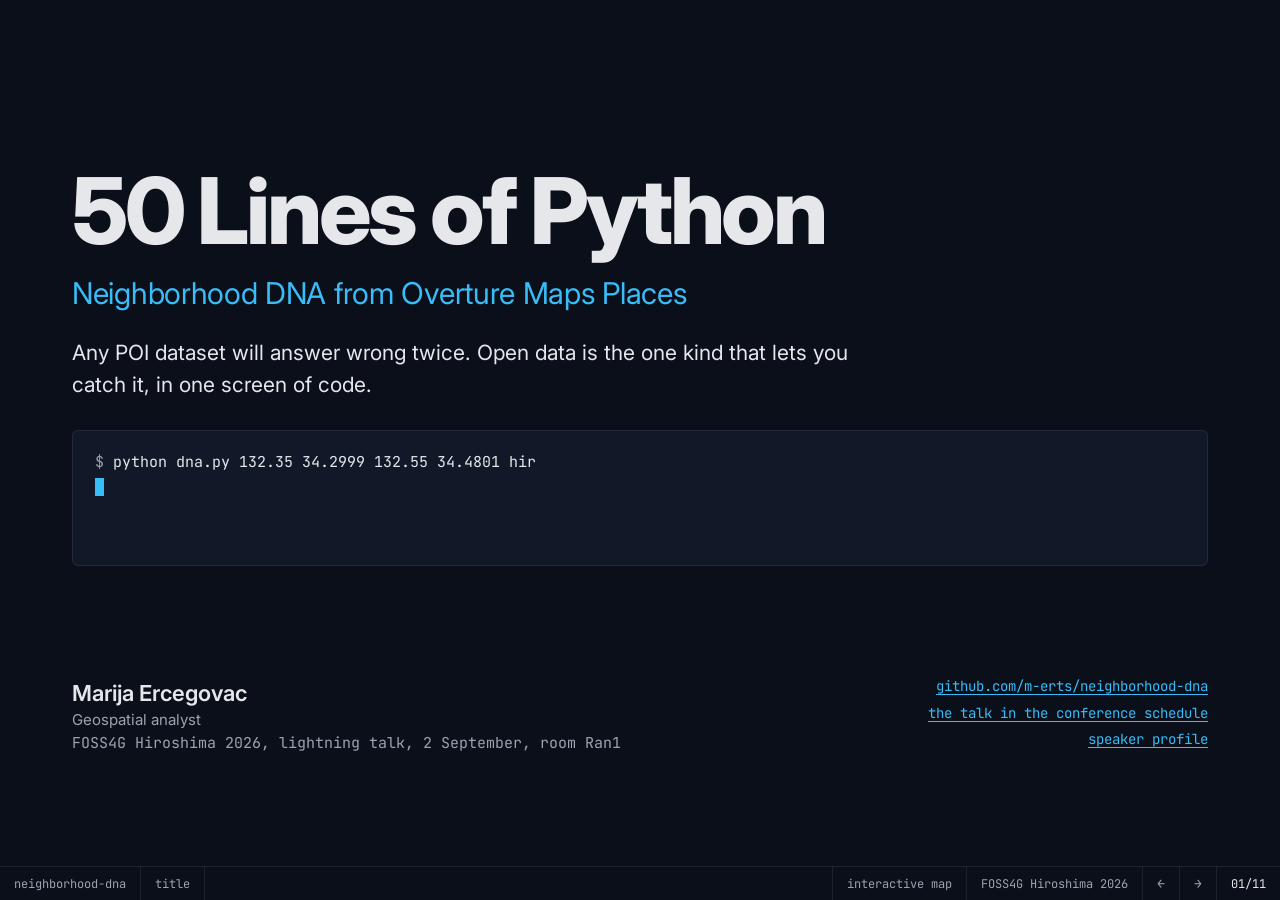
==== commit 28aaa121: "Give link previews a PNG card og:image pointed to an SVG, which LinkedIn and X ignore, so a shared l" ====
--- a/docs/index.html
+++ b/docs/index.html
@@ -10,7 +10,12 @@
 <meta property="og:title" content="50 Lines of Python: Neighborhood DNA from Overture Maps Places">
 <meta property="og:description" content="FOSS4G Hiroshima 2026 lightning talk. DuckDB reads Overture Places on S3; two checks tell you when the numbers lie.">
 <meta property="og:type" content="article">
-<meta property="og:image" content="https://m-erts.github.io/neighborhood-dna/assets/banner.svg">
+<meta property="og:url" content="https://m-erts.github.io/neighborhood-dna/">
+<meta property="og:image" content="https://m-erts.github.io/neighborhood-dna/assets/card.png">
+<meta property="og:image:width" content="1200">
+<meta property="og:image:height" content="630">
+<meta property="og:image:alt" content="50 Lines of Python: the terminal output of dna.py for Hiroshima next to the hexagon map it produces.">
+<meta name="twitter:card" content="summary_large_image">
 <link rel="preconnect" href="https://fonts.googleapis.com">
 <link rel="preconnect" href="https://fonts.gstatic.com" crossorigin>
 <link rel="stylesheet" href="https://fonts.googleapis.com/css2?family=Inter:wght@400;500;600;700;800&family=JetBrains+Mono:ital,wght@0,400;0,500;0,600;0,700;1,400&display=swap">
